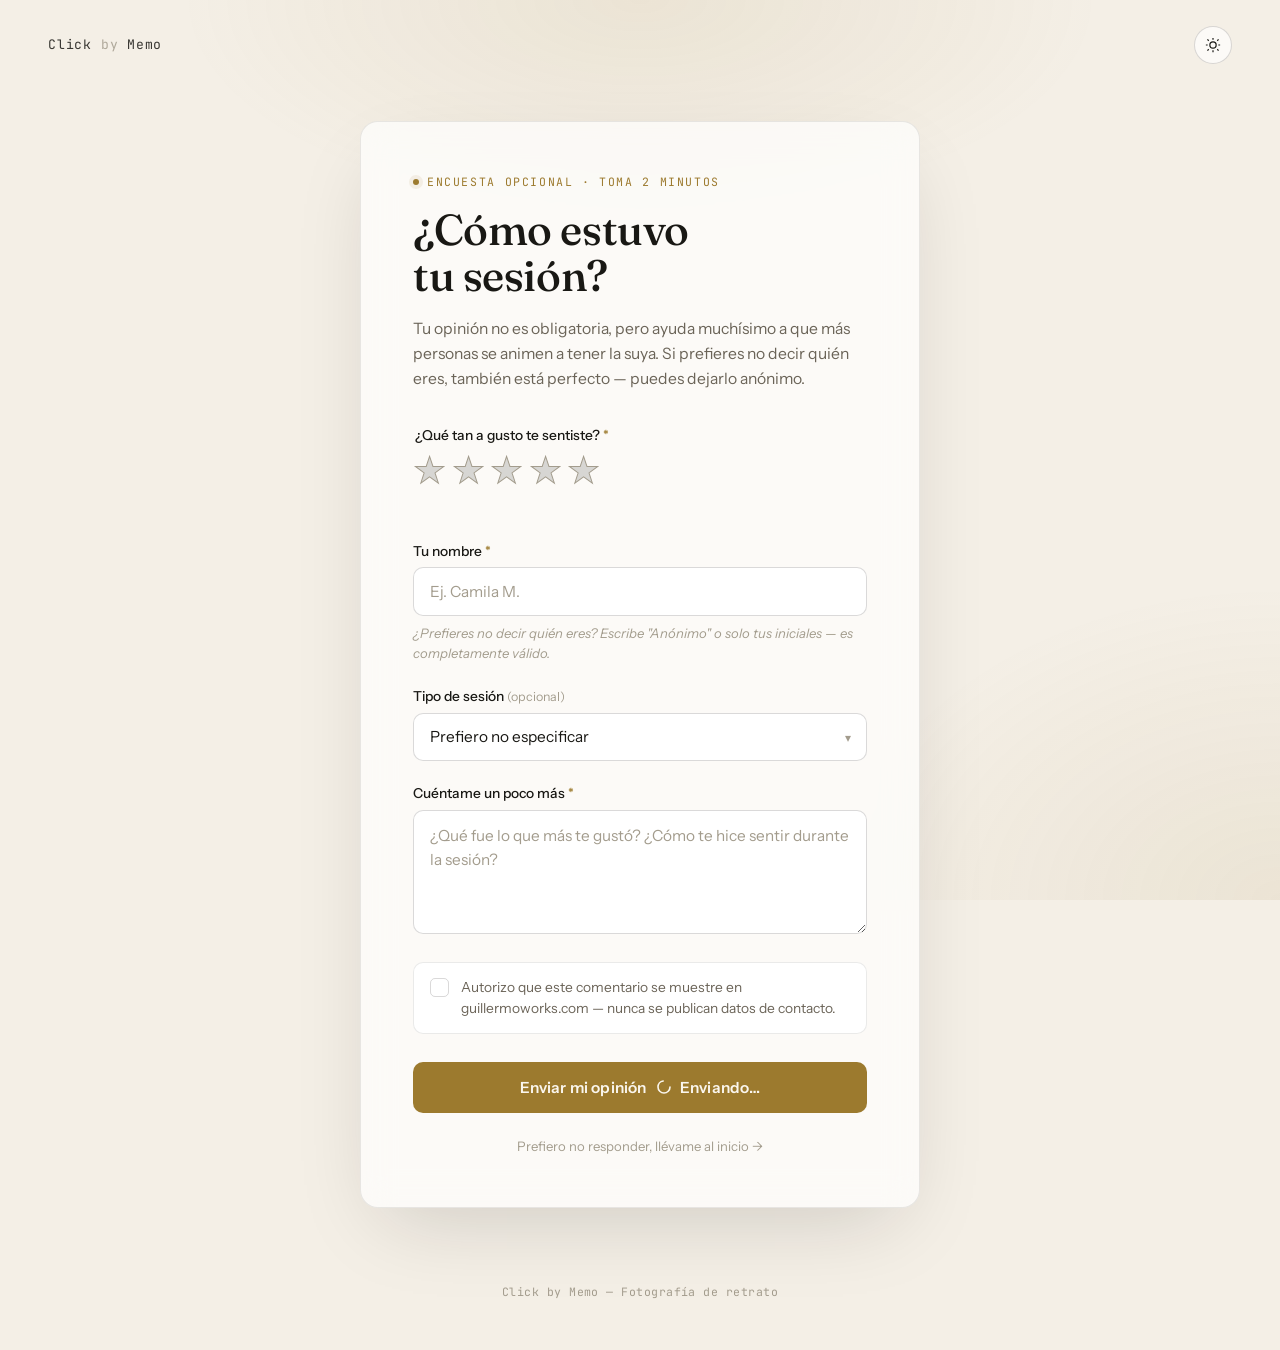
==== encuesta.html @ 2e0c040d "Encuesta2.0" ====
<!DOCTYPE html>
<html lang="es">
<head>
<meta charset="UTF-8">
<meta name="viewport" content="width=device-width, initial-scale=1.0">
<title>Cuéntame cómo fue tu sesión — Click by Memo</title>
<meta name="description" content="Una reseña opcional y anónima si tú quieres. Toma dos minutos y ayuda a que más personas se animen a tener su sesión.">
<meta name="robots" content="noindex">

<!-- Favicon (reutiliza el de tu sitio) -->
<link rel="icon" type="image/x-icon" href="/favicon.ico">

<!-- Tipografías OBSCURA -->
<link rel="preconnect" href="https://fonts.googleapis.com">
<link rel="preconnect" href="https://fonts.gstatic.com" crossorigin>
<link href="https://fonts.googleapis.com/css2?family=Fraunces:ital,opsz,wght@0,9..144,300;0,9..144,400;0,9..144,500;0,9..144,600;1,9..144,400&family=Instrument+Sans:wght@400;500;600&family=JetBrains+Mono:wght@400;500&display=swap" rel="stylesheet">

<link rel="stylesheet" href="css/encuesta.css">
</head>
<body class="theme-dark" id="top">

  <!-- ░░ Header mínimo ░░ -->
  <header class="mini-nav">
    <a href="index.html" class="mini-nav__brand" aria-label="Volver al inicio — Click by Memo">
      Click <span>by</span> Memo
    </a>
    <button type="button" class="theme-toggle" id="themeToggle" aria-label="Cambiar a modo claro">
      <svg class="icon-moon" viewBox="0 0 24 24" width="18" height="18" fill="none" stroke="currentColor" stroke-width="1.6"><path d="M20 14.5A8.5 8.5 0 1 1 9.5 4a7 7 0 0 0 10.5 10.5Z"/></svg>
      <svg class="icon-sun" viewBox="0 0 24 24" width="18" height="18" fill="none" stroke="currentColor" stroke-width="1.6"><circle cx="12" cy="12" r="4.2"/><path d="M12 2.5v2.4M12 19.1v2.4M4.6 4.6l1.7 1.7M17.7 17.7l1.7 1.7M2.5 12h2.4M19.1 12h2.4M4.6 19.4l1.7-1.7M17.7 6.3l1.7-1.7"/></svg>
    </button>
  </header>

  <main class="survey-wrap">
    <div class="survey-card" data-state="form">

      <!-- ░░ Encabezado ░░ -->
      <p class="survey-eyebrow">Encuesta opcional · toma 2 minutos</p>
      <h1 class="survey-title">¿Cómo estuvo<br>tu sesión?</h1>
      <p class="survey-sub">
        Tu opinión no es obligatoria, pero ayuda muchísimo a que más personas se animen a tener
        la suya. Si prefieres no decir quién eres, también está perfecto — puedes dejarlo anónimo.
      </p>

      <!-- ░░ Formulario ░░ -->
      <form id="resenaForm" novalidate>

        <!-- Honeypot anti-bots -->
        <div class="hp-field" aria-hidden="true">
          <label for="website">No llenar este campo</label>
          <input type="text" id="website" name="website" tabindex="-1" autocomplete="off">
        </div>

        <!-- Calificación -->
        <fieldset class="field-group stars-group">
          <legend class="field-label">¿Qué tan a gusto te sentiste? <span class="req">*</span></legend>
          <div class="star-rating" id="starRating">
            <input type="radio" name="estrellas" id="star5" value="5"><label for="star5" title="Excelente">★</label>
            <input type="radio" name="estrellas" id="star4" value="4"><label for="star4" title="Muy bien">★</label>
            <input type="radio" name="estrellas" id="star3" value="3"><label for="star3" title="Bien">★</label>
            <input type="radio" name="estrellas" id="star2" value="2"><label for="star2" title="Regular">★</label>
            <input type="radio" name="estrellas" id="star1" value="1"><label for="star1" title="No tan bien">★</label>
          </div>
          <p class="star-feedback" id="starFeedback" aria-live="polite">&nbsp;</p>
        </fieldset>

        <!-- Nombre -->
        <div class="field-group">
          <label for="nombre" class="field-label">Tu nombre <span class="req">*</span></label>
          <input type="text" id="nombre" name="nombre" class="field-input" placeholder="Ej. Camila M." maxlength="150" required>
          <p class="field-hint">¿Prefieres no decir quién eres? Escribe "Anónimo" o solo tus iniciales — es completamente válido.</p>
        </div>

        <!-- Servicio -->
        <div class="field-group">
          <label for="servicio" class="field-label">Tipo de sesión <span class="field-optional">(opcional)</span></label>
          <div class="select-wrap">
            <select id="servicio" name="servicio" class="field-input">
              <option value="">Prefiero no especificar</option>
              <option value="lifestyle">Lifestyle</option>
              <option value="retrato">Retrato</option>
              <option value="corporativo">Corporativo</option>
              <option value="pareja">Pareja</option>
              <option value="producto">Producto</option>
            </select>
          </div>
        </div>

        <!-- Comentario -->
        <div class="field-group">
          <label for="comentario" class="field-label">Cuéntame un poco más <span class="req">*</span></label>
          <textarea id="comentario" name="comentario" class="field-input" rows="4" maxlength="800" placeholder="¿Qué fue lo que más te gustó? ¿Cómo te hice sentir durante la sesión?" required></textarea>
        </div>

        <!-- Autorización -->
        <label class="checkbox-row" for="autoriza">
          <input type="checkbox" id="autoriza" name="autoriza">
          <span class="checkbox-box" aria-hidden="true">
            <svg viewBox="0 0 16 16" width="11" height="11"><path d="M2 8.5l3.5 3.5L14 3" fill="none" stroke="currentColor" stroke-width="2" stroke-linecap="round" stroke-linejoin="round"/></svg>
          </span>
          <span class="checkbox-text">Autorizo que este comentario se muestre en guillermoworks.com — nunca se publican datos de contacto.</span>
        </label>

        <p class="form-error" id="formError" role="alert"></p>

        <button type="submit" class="submit-btn" id="submitBtn">
          <span class="btn-label">Enviar mi opinión</span>
          <span class="btn-loading" hidden>
            <svg viewBox="0 0 24 24" width="16" height="16" class="spin"><circle cx="12" cy="12" r="9" fill="none" stroke="currentColor" stroke-width="2.4" stroke-dasharray="40" stroke-linecap="round"/></svg>
            Enviando…
          </span>
        </button>

        <p class="skip-link"><a href="index.html">Prefiero no responder, llévame al inicio →</a></p>
      </form>

      <!-- ░░ Estado de éxito ░░ -->
      <div class="success-state">
        <div class="success-icon">
          <svg viewBox="0 0 52 52" width="52" height="52">
            <circle cx="26" cy="26" r="24" fill="none" stroke="currentColor" stroke-width="1.5" class="success-circle"/>
            <path fill="none" stroke="currentColor" stroke-width="2.5" stroke-linecap="round" stroke-linejoin="round" d="M15 27l7 7 15-15" class="success-check"/>
          </svg>
        </div>
        <h2 class="success-title">Gracias por tu tiempo</h2>
        <p class="success-sub">Tu opinión quedó registrada. Significa mucho, de verdad.</p>
        <a href="index.html" class="success-link">Volver al inicio →</a>
      </div>

    </div>
  </main>

  <footer class="mini-footer">
    <p>Click by Memo — Fotografía de retrato</p>
  </footer>

  <script src="js/encuesta.js"></script>
</body>
</html>
---- css/encuesta.css ----
/* ═══════════════════════════════════════════════════════
   ENCUESTA.CSS — Página de reseña, identidad OBSCURA
   Click by Memo · guillermoworks.com
═══════════════════════════════════════════════════════ */

:root{
  /* ░ Tema oscuro (default) ░ */
  --bg:         #0a0a0d;
  --bg-card:    #13131730;
  --bg-card-solid: #14141880;
  --surface:    #1a1a1f;
  --text:       #f4efe6;
  --text-dim:   #a8a29a;
  --text-faint: #6f6a63;
  --border:     rgba(244,239,230,0.10);
  --border-strong: rgba(244,239,230,0.18);
  --gold:       #c9a84c;
  --gold-soft:  #c9a84c22;
  --gold-text:  #0a0a0d;
  --error:      #d98a7a;
  --shadow:     0 30px 80px -20px rgba(0,0,0,0.6);
  --radius:     18px;
}

body.theme-light{
  --bg:         #f4efe6;
  --bg-card:    #ffffffb0;
  --bg-card-solid: #ffffffd8;
  --surface:    #ffffff;
  --text:       #191814;
  --text-dim:   #6b6458;
  --text-faint: #a39c8d;
  --border:     rgba(25,24,20,0.09);
  --border-strong: rgba(25,24,20,0.16);
  --gold:       #9c7a2e;
  --gold-soft:  #9c7a2e18;
  --gold-text:  #faf6ee;
  --error:      #b2503d;
  --shadow:     0 30px 80px -25px rgba(25,24,20,0.18);
}

*{ box-sizing: border-box; }
html{ scroll-behavior: smooth; }

body{
  margin:0;
  min-height:100vh;
  background: var(--bg);
  color: var(--text);
  font-family:'Instrument Sans', sans-serif;
  -webkit-font-smoothing: antialiased;
  transition: background .5s ease, color .5s ease;
  position: relative;
  overflow-x: hidden;
}

/* Textura de fondo sutil */
body::before{
  content:'';
  position: fixed; inset:0;
  background:
    radial-gradient(ellipse 60% 40% at 50% 0%, var(--gold-soft), transparent 60%),
    radial-gradient(ellipse 50% 50% at 100% 100%, var(--gold-soft), transparent 70%);
  pointer-events:none;
  z-index:0;
}

/* ─── Header mínimo ─── */
.mini-nav{
  position:relative; z-index:2;
  display:flex; align-items:center; justify-content:space-between;
  padding: 1.6rem clamp(1.25rem, 5vw, 3rem);
}
.mini-nav__brand{
  font-family:'JetBrains Mono', monospace;
  font-size:.82rem; letter-spacing:.06em;
  color: var(--text); text-decoration:none;
  opacity:.85; transition: opacity .25s;
}
.mini-nav__brand span{ color: var(--text-faint); }
.mini-nav__brand:hover{ opacity:1; }

.theme-toggle{
  width:38px; height:38px; border-radius:50%;
  border:1px solid var(--border-strong);
  background: var(--bg-card);
  color: var(--text);
  display:grid; place-items:center;
  cursor:pointer;
  transition: border-color .25s, transform .25s;
}
.theme-toggle:hover{ border-color: var(--gold); transform: scale(1.06); }
.icon-sun{ display:none; }
body.theme-light .icon-moon{ display:none; }
body.theme-light .icon-sun{ display:block; }

/* ─── Layout principal ─── */
.survey-wrap{
  position:relative; z-index:1;
  display:flex; justify-content:center;
  padding: clamp(1rem, 4vw, 2rem) clamp(1.25rem, 5vw, 2rem) 4rem;
}

.survey-card{
  width:100%; max-width: 560px;
  background: var(--bg-card);
  backdrop-filter: blur(16px);
  border:1px solid var(--border);
  border-radius: var(--radius);
  box-shadow: var(--shadow);
  padding: clamp(2rem, 6vw, 3.25rem);
  position: relative;
  animation: card-in .7s cubic-bezier(.16,1,.3,1) both;
}

@keyframes card-in{
  from{ opacity:0; transform: translateY(18px); }
  to{ opacity:1; transform: translateY(0); }
}

.survey-eyebrow{
  font-family:'JetBrains Mono', monospace;
  font-size:.72rem; letter-spacing:.14em; text-transform:uppercase;
  color: var(--gold);
  margin: 0 0 1.1rem;
  display:flex; align-items:center; gap:.5rem;
}
.survey-eyebrow::before{
  content:''; width:6px; height:6px; border-radius:50%;
  background: var(--gold);
  box-shadow: 0 0 0 4px var(--gold-soft);
}

.survey-title{
  font-family:'Fraunces', serif;
  font-optical-sizing: auto;
  font-weight:500;
  font-size: clamp(2rem, 5.5vw, 2.7rem);
  line-height:1.08;
  letter-spacing:-.01em;
  margin: 0 0 1rem;
}

.survey-sub{
  font-size:.98rem;
  line-height:1.6;
  color: var(--text-dim);
  margin: 0 0 2.25rem;
  max-width: 44ch;
}

/* ─── Campos ─── */
.field-group{ margin-bottom: 1.5rem; }

.field-label{
  display:block;
  font-size:.86rem;
  font-weight:500;
  margin-bottom:.55rem;
  color: var(--text);
}
.req{ color: var(--gold); }
.field-optional{
  font-size:.78rem;
  color: var(--text-faint);
  font-weight: 400;
}

.field-input{
  width:100%;
  background: var(--surface);
  border:1px solid var(--border-strong);
  border-radius:10px;
  padding:.85rem 1rem;
  font-family:'Instrument Sans', sans-serif;
  font-size:.96rem;
  color: var(--text);
  transition: border-color .25s, box-shadow .25s;
  appearance:none;
}
.field-input::placeholder{ color: var(--text-faint); }
.field-input:focus{
  outline:none;
  border-color: var(--gold);
  box-shadow: 0 0 0 3px var(--gold-soft);
}
textarea.field-input{ resize: vertical; min-height:100px; line-height:1.55; }

.select-wrap{ position:relative; }
.select-wrap::after{
  content:'▾';
  position:absolute; right:1rem; top:50%; transform:translateY(-50%);
  color: var(--text-faint);
  font-size:.75rem;
  pointer-events:none;
}
select.field-input{ cursor:pointer; padding-right:2.4rem; }

.field-hint{
  margin:.55rem 0 0;
  font-size:.82rem;
  line-height:1.5;
  color: var(--text-faint);
  font-style: italic;
}

/* ─── Honeypot (oculto) ─── */
.hp-field{
  position:absolute !important;
  width:1px; height:1px;
  overflow:hidden;
  opacity:0;
  left:-9999px;
}

/* ─── Estrellas ─── */
.stars-group{ border:none; padding:0; margin:0 0 1.75rem; }

.star-rating{
  display:flex;
  flex-direction: row-reverse;
  gap:.35rem;
  width: fit-content;
}
.star-rating input{
  position:absolute; opacity:0; pointer-events:none;
}
.star-rating label{
  font-size: clamp(1.9rem, 6vw, 2.3rem);
  line-height:1;
  color: var(--border-strong);
  cursor:pointer;
  transition: color .2s, transform .15s;
  -webkit-text-stroke: 1px var(--text-faint);
}
.star-rating label:hover,
.star-rating label:hover ~ label{
  color: var(--gold);
  -webkit-text-stroke: 1px var(--gold);
  transform: scale(1.08);
}
.star-rating input:checked ~ label{
  color: var(--gold);
  -webkit-text-stroke: 1px var(--gold);
}

.star-feedback{
  margin:.6rem 0 0;
  font-size:.82rem;
  color: var(--gold);
  min-height: 1.2em;
}

/* ─── Checkbox personalizado ─── */
.checkbox-row{
  display:flex; align-items:flex-start; gap:.75rem;
  cursor:pointer;
  margin: .25rem 0 1.75rem;
  padding: .9rem 1rem;
  background: var(--surface);
  border:1px solid var(--border);
  border-radius:10px;
  transition: border-color .25s;
}
.checkbox-row:hover{ border-color: var(--border-strong); }

.checkbox-row input{
  position:absolute; opacity:0; width:1px; height:1px;
}
.checkbox-box{
  flex-shrink:0;
  width:19px; height:19px;
  border-radius:5px;
  border:1.5px solid var(--border-strong);
  display:grid; place-items:center;
  color: transparent;
  margin-top:1px;
  transition: all .2s;
}
.checkbox-row input:checked ~ .checkbox-box{
  background: var(--gold);
  border-color: var(--gold);
  color: var(--gold-text);
}
.checkbox-row input:focus-visible ~ .checkbox-box{
  box-shadow: 0 0 0 3px var(--gold-soft);
}
.checkbox-text{
  font-size:.86rem;
  line-height:1.5;
  color: var(--text-dim);
}

/* ─── Error ─── */
.form-error{
  display:none;
  font-size:.85rem;
  color: var(--error);
  margin: -0.5rem 0 1.25rem;
}
.form-error.visible{ display:block; }

/* ─── Botón enviar ─── */
.submit-btn{
  width:100%;
  background: var(--gold);
  color: var(--gold-text);
  border:none;
  border-radius:10px;
  padding:1rem 1.5rem;
  font-family:'Instrument Sans', sans-serif;
  font-size:.96rem;
  font-weight:600;
  letter-spacing:.01em;
  cursor:pointer;
  display:flex; align-items:center; justify-content:center; gap:.6rem;
  transition: transform .2s, box-shadow .2s, opacity .2s;
}
.submit-btn:hover{
  box-shadow: 0 10px 30px -8px var(--gold-soft);
  transform: translateY(-1px);
}
.submit-btn:active{ transform: translateY(0); }
.submit-btn:disabled{ opacity:.65; cursor:not-allowed; transform:none; }

.btn-loading{ display:flex; align-items:center; gap:.5rem; }
.spin{ animation: spin 0.9s linear infinite; }
@keyframes spin{ to{ transform: rotate(360deg); } }

.skip-link{
  text-align:center;
  margin: 1.4rem 0 0;
}
.skip-link a{
  font-size:.82rem;
  color: var(--text-faint);
  text-decoration:none;
  border-bottom:1px solid transparent;
  transition: color .25s, border-color .25s;
}
.skip-link a:hover{
  color: var(--text-dim);
  border-color: var(--text-faint);
}

/* ─── Estado de éxito ─── */
.success-state{
  display:none;
  text-align:center;
  padding: 1.5rem 0 .5rem;
}
.survey-card[data-state="success"] form{ display:none; }
.survey-card[data-state="success"] .survey-eyebrow,
.survey-card[data-state="success"] .survey-title,
.survey-card[data-state="success"] .survey-sub{ display:none; }
.survey-card[data-state="success"] .success-state{
  display:block;
  animation: card-in .6s cubic-bezier(.16,1,.3,1) both;
}

.success-icon{ color: var(--gold); margin: 0 auto 1.4rem; width:52px; }
.success-circle{ opacity:.35; }
.success-check{
  stroke-dasharray: 32;
  stroke-dashoffset: 32;
  animation: draw-check .5s ease .3s forwards;
}
@keyframes draw-check{ to{ stroke-dashoffset:0; } }

.success-title{
  font-family:'Fraunces', serif;
  font-weight:500;
  font-size:1.7rem;
  margin: 0 0 .6rem;
}
.success-sub{
  color: var(--text-dim);
  font-size:.95rem;
  margin: 0 0 1.6rem;
}
.success-link{
  font-size:.85rem;
  color: var(--gold);
  text-decoration:none;
  border-bottom:1px solid var(--gold-soft);
  padding-bottom:2px;
  transition: opacity .25s;
}
.success-link:hover{ opacity:.75; }

/* ─── Footer ─── */
.mini-footer{
  position:relative; z-index:1;
  text-align:center;
  padding: 0 1rem 2.5rem;
  font-family:'JetBrains Mono', monospace;
  font-size:.72rem;
  letter-spacing:.04em;
  color: var(--text-faint);
}

/* ─── Responsive ─── */
@media (max-width: 480px){
  .survey-card{ padding: 1.75rem 1.4rem; border-radius:14px; }
  .star-rating label{ font-size:2rem; }
}

/* Respeta preferencia de movimiento reducido */
@media (prefers-reduced-motion: reduce){
  .survey-card, .success-state, .success-check{ animation:none !important; }
}
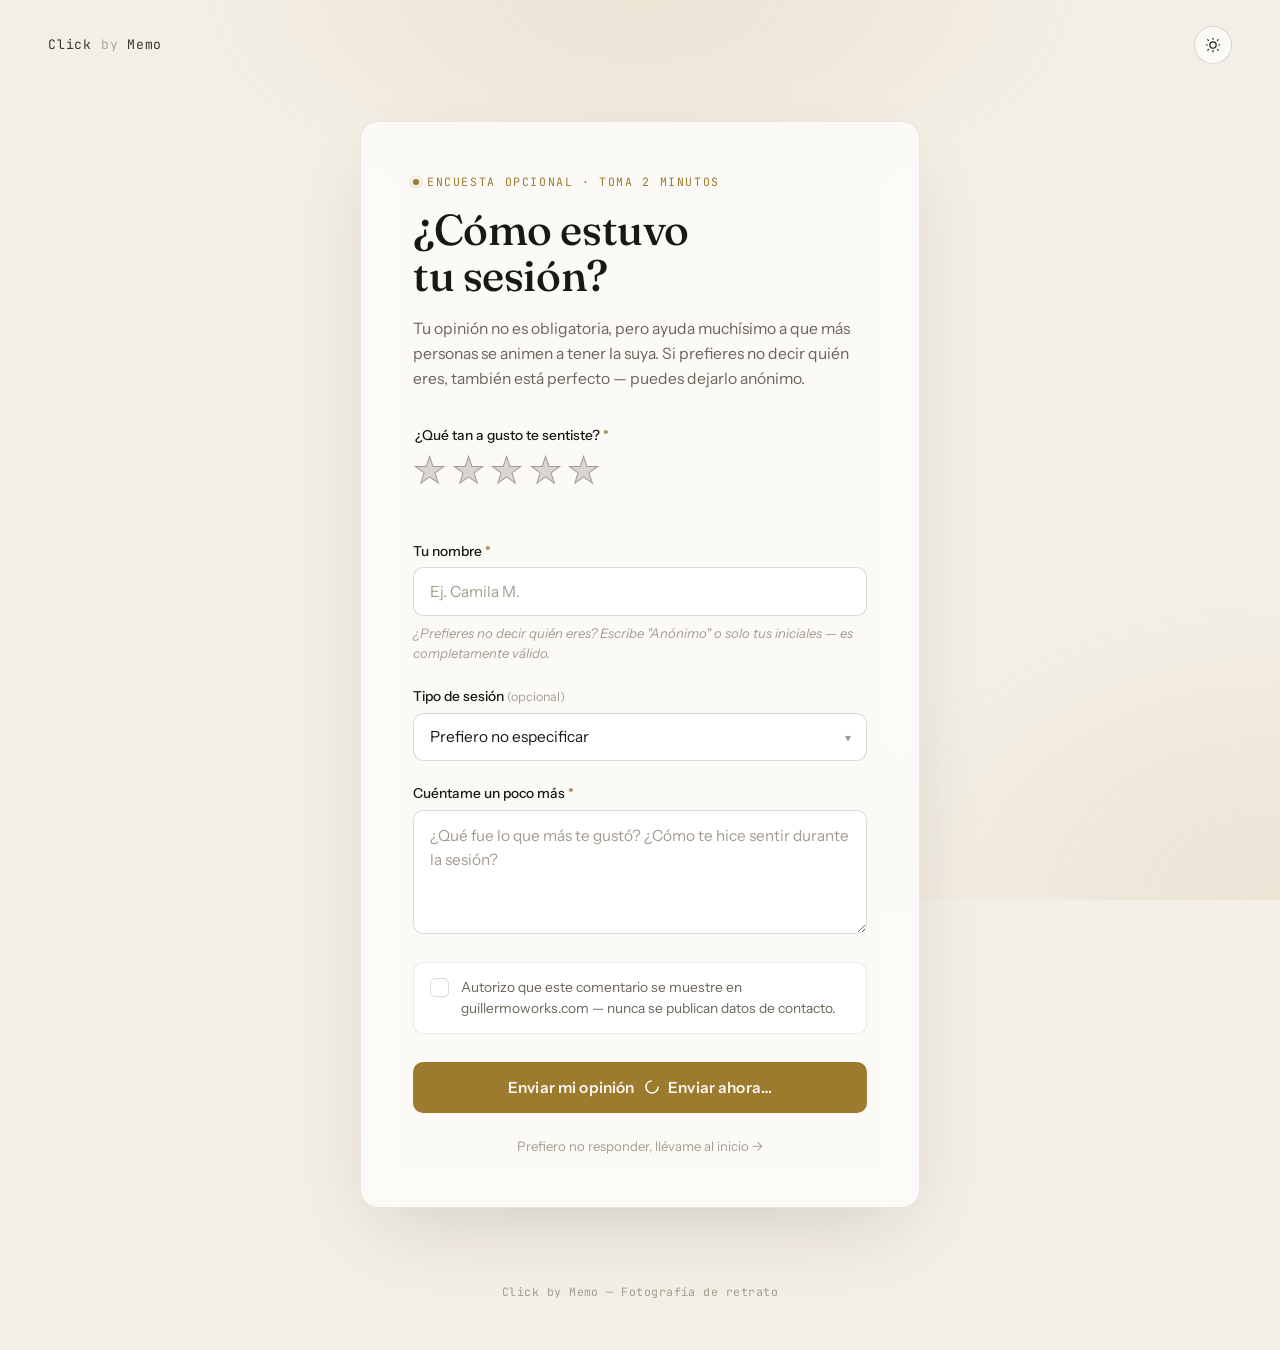
==== commit ff631031: "Nueva version" ====
--- a/encuesta.html
+++ b/encuesta.html
@@ -8,7 +8,7 @@
 <meta name="robots" content="noindex">
 
 <!-- Favicon (reutiliza el de tu sitio) -->
-<link rel="icon" type="image/x-icon" href="/favicon.ico">
+<link rel="icon" href="image/icons/icono.ico">
 
 <!-- Tipografías OBSCURA -->
 <link rel="preconnect" href="https://fonts.googleapis.com">
@@ -81,6 +81,8 @@
               <option value="corporativo">Corporativo</option>
               <option value="pareja">Pareja</option>
               <option value="producto">Producto</option>
+              <option value="producto">Navideña</option>
+              <option value="producto">Otro</option>
             </select>
           </div>
         </div>
@@ -106,7 +108,7 @@
           <span class="btn-label">Enviar mi opinión</span>
           <span class="btn-loading" hidden>
             <svg viewBox="0 0 24 24" width="16" height="16" class="spin"><circle cx="12" cy="12" r="9" fill="none" stroke="currentColor" stroke-width="2.4" stroke-dasharray="40" stroke-linecap="round"/></svg>
-            Enviando…
+            Enviar ahora…
           </span>
         </button>
 
